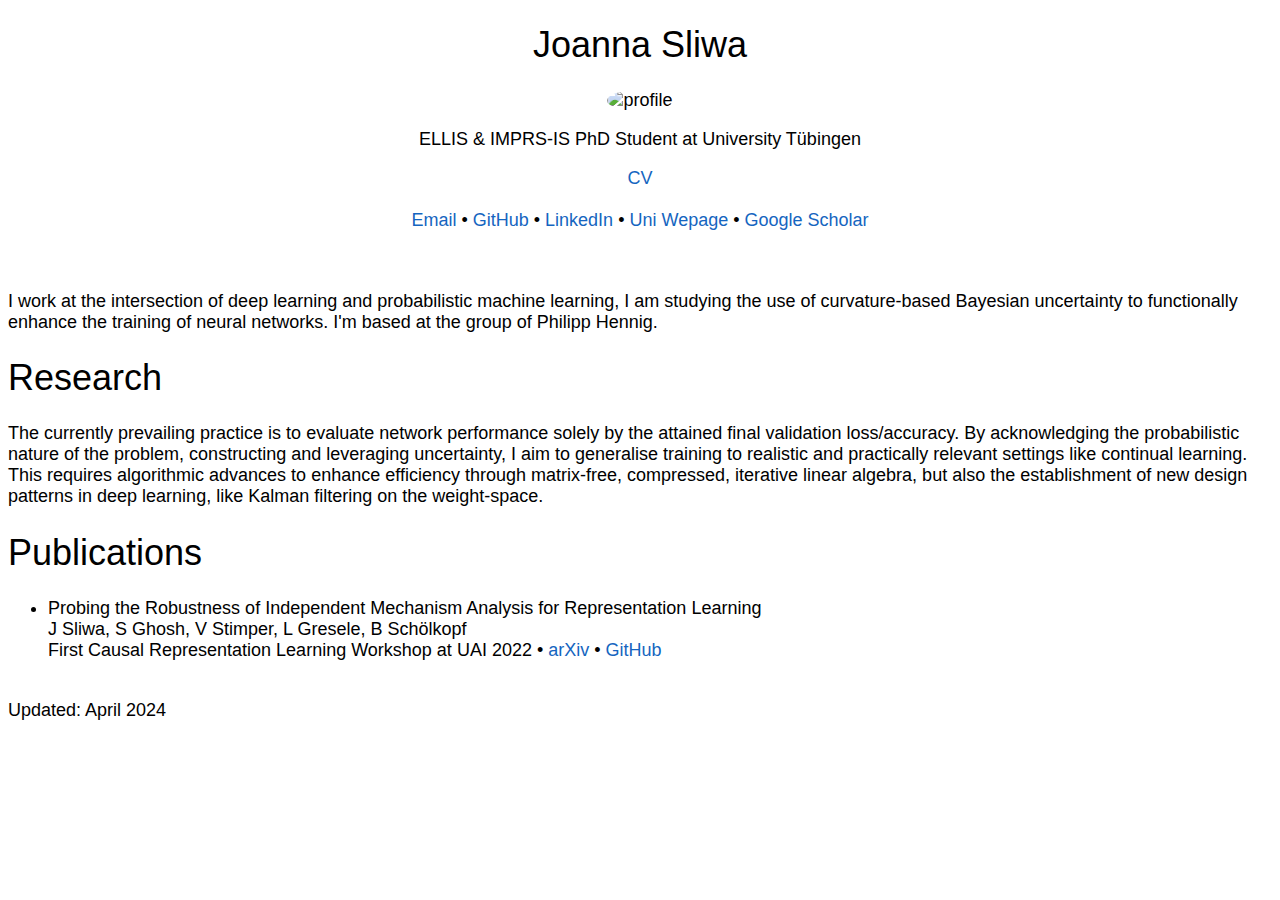
==== index.html @ bfd1046b "Fix a typo" ====
<!DOCTYPE html>
<html lang="en">
<head>
    <meta charset="UTF-8">
    <meta name="viewport" content="width=device-width, initial-scale=1.0">
    <title>Joanna Sliwa</title>
    <link rel="stylesheet" href="style.css" />
    <link rel="stylesheet" href="https://cdnjs.cloudflare.com/ajax/libs/font-awesome/6.5.1/css/all.min.css" integrity="sha512-DTOQO9RWCH3ppGqcWaEA1BIZOC6xxalwEsw9c2QQeAIftl+Vegovlnee1c9QX4TctnWMn13TZye+giMm8e2LwA==" crossorigin="anonymous" referrerpolicy="no-referrer" />
    <link rel="stylesheet" href="https://cdnjs.cloudflare.com/ajax/libs/academicons/1.9.4/css/academicons.min.css" integrity="sha512-IW0nhlW5MgNydsXJO40En2EoCkTTjZhI3yuODrZIc8cQ4h1XcF53PsqDHa09NqnkXuIe0Oiyyj171BqZFwISBw==" crossorigin="anonymous" referrerpolicy="no-referrer" />
</head>
<body>
    <div class="container">
        <div align="center">
            <h1>Joanna Sliwa</h1>
            <img src="./files/image.jpeg" alt="profile" class="avatar">
            <p>ELLIS & IMPRS-IS PhD Student at University Tübingen</p>
        
        
        <a href="../files/CV.pdf" download><b>CV</b></a> <br/><br/>

        <a href="mailto:joanna.sliwa@uni-tuebingen.de"><i class="fas fa-envelope"></i> Email</a> • 
        <a href="https://github.com/JoannaSliwa"><i class="fab fa-github"></i> GitHub</a> • 
        <a href="https://www.linkedin.com/in/j-sliwa/"><i class="fab fa-linkedin"></i> LinkedIn</a> • 
        <a href="https://uni-tuebingen.de/fakultaeten/mathematisch-naturwissenschaftliche-fakultaet/fachbereiche/informatik/lehrstuehle/methoden-des-maschinellen-lernens/personen/"><i class="fas fa-university"></i> Uni Wepage</a> • 
        <a href="https://scholar.google.com/citations?user=88s4T-8AAAAJ&hl=pl"><i class="ai ai-google-scholar"></i> Google Scholar</a>
    </div>
        <br/><br/> 
        <p>I work at the intersection of deep learning and probabilistic machine learning, I am studying the use of curvature-based Bayesian uncertainty to functionally enhance the training of neural networks. I'm based at the group of Philipp Hennig.</p>

        <h1>Research</h1>
        <p>The currently prevailing practice is to evaluate network performance solely by the attained final validation loss/accuracy. By acknowledging the probabilistic nature of the problem, constructing and leveraging uncertainty, I aim to generalise training to realistic and practically relevant settings like continual learning. This requires algorithmic advances to enhance efficiency through matrix-free, compressed, iterative linear algebra, but also the establishment of new design patterns in deep learning, like Kalman filtering on the weight-space.</p>

        <h1>Publications</h1>

        <ul class="no-bullet">
            <li><strong>Probing the Robustness of Independent Mechanism Analysis for Representation Learning</strong><br/>
                J Sliwa, S Ghosh, V Stimper, L Gresele, B Schölkopf<br/>
                First Causal Representation Learning Workshop at UAI 2022 
                • <a href="https://arxiv.org/abs/2207.06137"><i class="ai ai-arxiv"></i> arXiv</a> 
                • <a href="https://github.com/JoannaSliwa/independent-mechanism-analysis"><i class="fab fa-github"></i> GitHub</a>
            </li>
        </ul>

        <br/>
    </div>
    Updated: April 2024
</body>
</html>
---- style.css ----
html {
font-family: 'Lato', sans-serif;
font-size: large;
font-weight: 300;
}
a {
text-decoration: none;
color: #1565c0;
}
h1 {
font-weight: 500;
}
a:hover {
color: #217ee7;
}

#content {
    max-width: 800px; /* Adjust the width as needed */
    margin: 0 auto; /* Center the content horizontally */
    padding: 32px;
    line-height: 1.6em;
}
@media screen and (max-height: 600px) {
#content {
top: 0;
transform: translate(-50%, 0);
}
}
.avatar {
border-radius: 50%;
width: 150px;
}
.icons {
list-style-type: none;
font-size: xx-large;
padding: 0;
display: flex;
justify-content: center;
gap: 16px;
margin: 1em auto;
}
.icons li {
display: inline;
width: 42px;
}
.icons a {
color: black;
}
.icons a:hover {
color: #1565c0;
}
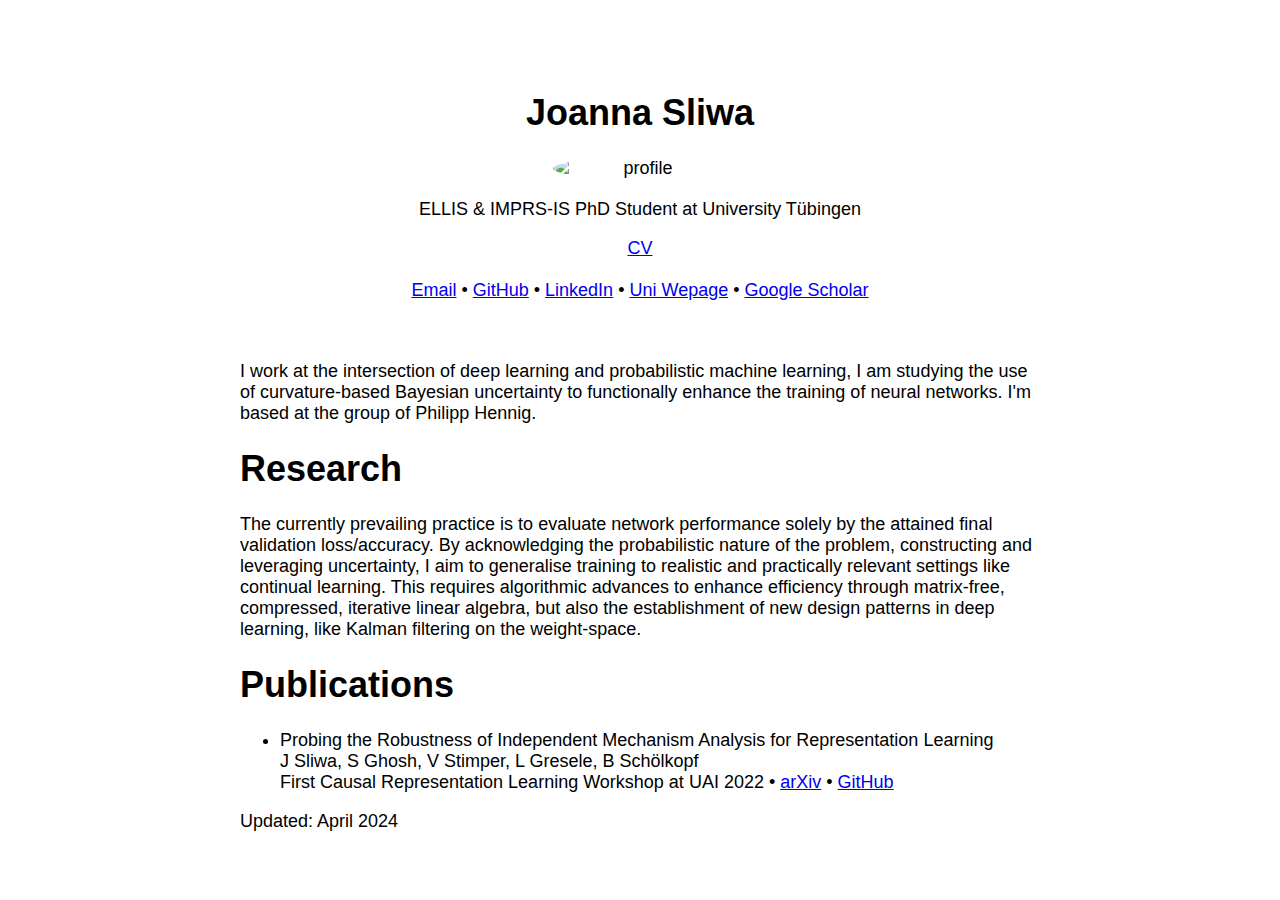
==== commit 3c242fec: "Updated style" ====
--- a/index.html
+++ b/index.html
@@ -40,9 +40,9 @@
                 • <a href="https://github.com/JoannaSliwa/independent-mechanism-analysis"><i class="fab fa-github"></i> GitHub</a>
             </li>
         </ul>
-
+        Updated: April 2024
         <br/>
     </div>
-    Updated: April 2024
+    
 </body>
 </html>
--- a/style.css
+++ b/style.css
@@ -1,35 +1,39 @@
 html {
-font-family: 'Lato', sans-serif;
-font-size: large;
-font-weight: 300;
-}
-a {
-text-decoration: none;
-color: #1565c0;
-}
-h1 {
-font-weight: 500;
-}
-a:hover {
-color: #217ee7;
+    font-family: 'Lato', sans-serif;
+    font-size: large;
+    font-weight: 300;
 }
 
-#content {
-    max-width: 800px; /* Adjust the width as needed */
-    margin: 0 auto; /* Center the content horizontally */
-    padding: 32px;
-    line-height: 1.6em;
+body {
+    margin: 0;
+    padding: 0;
+    display: flex;
+    justify-content: left;
+    align-items: left;
+    height: 100vh;
 }
-@media screen and (max-height: 600px) {
-#content {
-top: 0;
-transform: translate(-50%, 0);
+
+.container {
+    text-align: left;
+    max-width: 800px;
+    padding: 0 20px; /* Adjust the right and left padding */
+    margin: auto; /* Center horizontally */
 }
+
+.avatar {
+    border-radius: 50%;
+    width: 175px;
+    display: block; /* Center image */
+    margin: 0 auto 20px; /* Center image */
 }
-.avatar {
-border-radius: 50%;
-width: 150px;
+
+@media screen and (max-width: 600px) {
+    .container {
+        padding: 0 10px; /* Adjust padding for smaller screens */
+    }
 }
+
+
 .icons {
 list-style-type: none;
 font-size: xx-large;
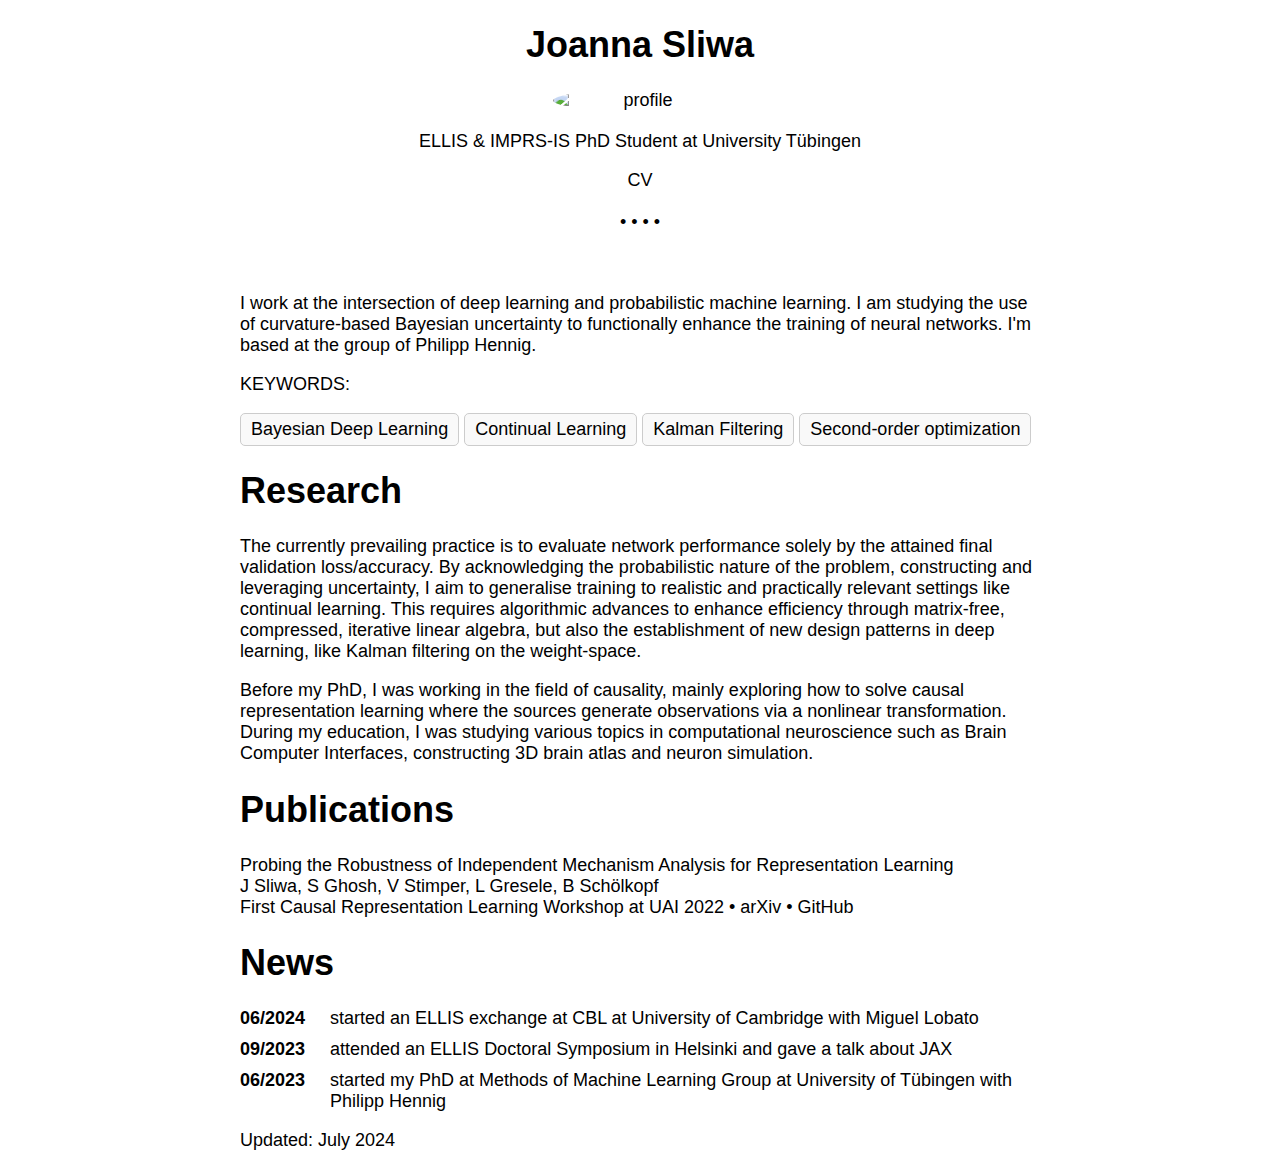
==== commit cffff132: "Update" ====
--- a/index.html
+++ b/index.html
@@ -7,6 +7,7 @@
     <link rel="stylesheet" href="style.css" />
     <link rel="stylesheet" href="https://cdnjs.cloudflare.com/ajax/libs/font-awesome/6.5.1/css/all.min.css" integrity="sha512-DTOQO9RWCH3ppGqcWaEA1BIZOC6xxalwEsw9c2QQeAIftl+Vegovlnee1c9QX4TctnWMn13TZye+giMm8e2LwA==" crossorigin="anonymous" referrerpolicy="no-referrer" />
     <link rel="stylesheet" href="https://cdnjs.cloudflare.com/ajax/libs/academicons/1.9.4/css/academicons.min.css" integrity="sha512-IW0nhlW5MgNydsXJO40En2EoCkTTjZhI3yuODrZIc8cQ4h1XcF53PsqDHa09NqnkXuIe0Oiyyj171BqZFwISBw==" crossorigin="anonymous" referrerpolicy="no-referrer" />
+
 </head>
 <body>
     <div class="container">
@@ -18,17 +19,26 @@
         
         <a href="../files/CV.pdf" download><b>CV</b></a> <br/><br/>
 
-        <a href="mailto:joanna.sliwa@uni-tuebingen.de"><i class="fas fa-envelope"></i> Email</a> • 
-        <a href="https://github.com/JoannaSliwa"><i class="fab fa-github"></i> GitHub</a> • 
-        <a href="https://www.linkedin.com/in/j-sliwa/"><i class="fab fa-linkedin"></i> LinkedIn</a> • 
-        <a href="https://uni-tuebingen.de/fakultaeten/mathematisch-naturwissenschaftliche-fakultaet/fachbereiche/informatik/lehrstuehle/methoden-des-maschinellen-lernens/personen/"><i class="fas fa-university"></i> Uni Wepage</a> • 
-        <a href="https://scholar.google.com/citations?user=88s4T-8AAAAJ&hl=pl"><i class="ai ai-google-scholar"></i> Google Scholar</a>
+        <a href="mailto:joanna.sliwa@uni-tuebingen.de"><i class="fas fa-envelope"></i></a> • 
+        <a href="https://github.com/JoannaSliwa"><i class="fab fa-github"></i></a> • 
+        <a href="https://www.linkedin.com/in/j-sliwa/"><i class="fab fa-linkedin"></i></a> • 
+        <a href="https://uni-tuebingen.de/fakultaeten/mathematisch-naturwissenschaftliche-fakultaet/fachbereiche/informatik/lehrstuehle/methoden-des-maschinellen-lernens/personen/"><i class="fas fa-university"></i></a> • 
+        <a href="https://scholar.google.com/citations?user=88s4T-8AAAAJ&hl=pl"><i class="ai ai-google-scholar"></i></a>
     </div>
         <br/><br/> 
-        <p>I work at the intersection of deep learning and probabilistic machine learning, I am studying the use of curvature-based Bayesian uncertainty to functionally enhance the training of neural networks. I'm based at the group of Philipp Hennig.</p>
+        <p>I work at the intersection of deep learning and probabilistic machine learning. I am studying the use of curvature-based Bayesian uncertainty to functionally enhance the training of neural networks. I'm based at the group of Philipp Hennig.</p>
+        <p><strong>KEYWORDS:</strong></p>
+        <div class="keywords">
+            <a href="https://www.youtube.com/playlist?list=PL05umP7R6ij2YE8rRJSb-olDNbntAQ_Bx" class="keyword-box">Bayesian Deep Learning</a>
+            <a href="https://arxiv.org/abs/2302.00487" class="keyword-box">Continual Learning</a>
+            <a href="https://en.wikipedia.org/wiki/Kalman_filter" class="keyword-box">Kalman Filtering</a>
+             <a href="https://en.wikipedia.org/wiki/Hessian_matrix" class="keyword-box">Second-order optimization</a>
+        </div>
+        
 
         <h1>Research</h1>
         <p>The currently prevailing practice is to evaluate network performance solely by the attained final validation loss/accuracy. By acknowledging the probabilistic nature of the problem, constructing and leveraging uncertainty, I aim to generalise training to realistic and practically relevant settings like continual learning. This requires algorithmic advances to enhance efficiency through matrix-free, compressed, iterative linear algebra, but also the establishment of new design patterns in deep learning, like Kalman filtering on the weight-space.</p>
+        <p>Before my PhD, I was working in the field of causality, mainly exploring how to solve causal representation learning where the sources generate observations via a nonlinear transformation. During my education, I was studying various topics in computational neuroscience such as Brain Computer Interfaces, constructing 3D brain atlas and neuron simulation.</p>
 
         <h1>Publications</h1>
 
@@ -40,9 +50,24 @@
                 • <a href="https://github.com/JoannaSliwa/independent-mechanism-analysis"><i class="fab fa-github"></i> GitHub</a>
             </li>
         </ul>
-        Updated: April 2024
-        <br/>
+        
+    
+<h1>News</h1>
+        <ul class="news-list">
+            <li>
+                <span class="news-date">06/2024</span>
+                <span class="news-content">started an ELLIS exchange at CBL at University of Cambridge with Miguel Lobato</span>
+            </li>
+            <li>
+                <span class="news-date">09/2023</span>
+                <span class="news-content">attended an ELLIS Doctoral Symposium in Helsinki and gave a talk about JAX</span>
+            </li>
+            <li>
+                <span class="news-date">06/2023</span>
+                <span class="news-content">started my PhD at Methods of Machine Learning Group at University of Tübingen with Philipp Hennig</span>
+            </li>
+        </ul>
+    Updated: July 2024
     </div>
-    
 </body>
 </html>
--- a/style.css
+++ b/style.css
@@ -33,6 +33,59 @@
     }
 }
 
+a {
+    color: black;
+    text-decoration: none;
+}
+a:hover {
+    color: gray;
+}
+a:visited {
+    color: gray;
+}
+
+ .keywords {
+            display: flex;
+            flex-wrap: wrap;
+            gap: 5px;
+        }
+        .keyword-box {
+            border: 1px solid #ccc;
+            padding: 5px 10px;
+            border-radius: 5px;
+            background-color: #f9f9f9;
+        }
+        a {
+            color: black;
+            text-decoration: none;
+        }
+        a:hover {
+            color: gray;
+        }
+        a:visited {
+            color: gray;
+        }
+        .news-list {
+            list-style-type: none;
+            padding: 0;
+        }
+        .news-list li {
+    display: flex;
+    align-items: flex-start;
+    margin-bottom: 10px;
+	}
+	.news-date {
+    width: 80px; /* Adjust width to ensure alignment */
+    font-weight: bold;
+    flex-shrink: 0; /* Prevent shrinking of the date element */
+	}
+	.news-content {
+    margin-left: 10px;
+    }
+    .no-bullet {
+            list-style-type: none;
+            padding: 0;}}
+
 
 .icons {
 list-style-type: none;
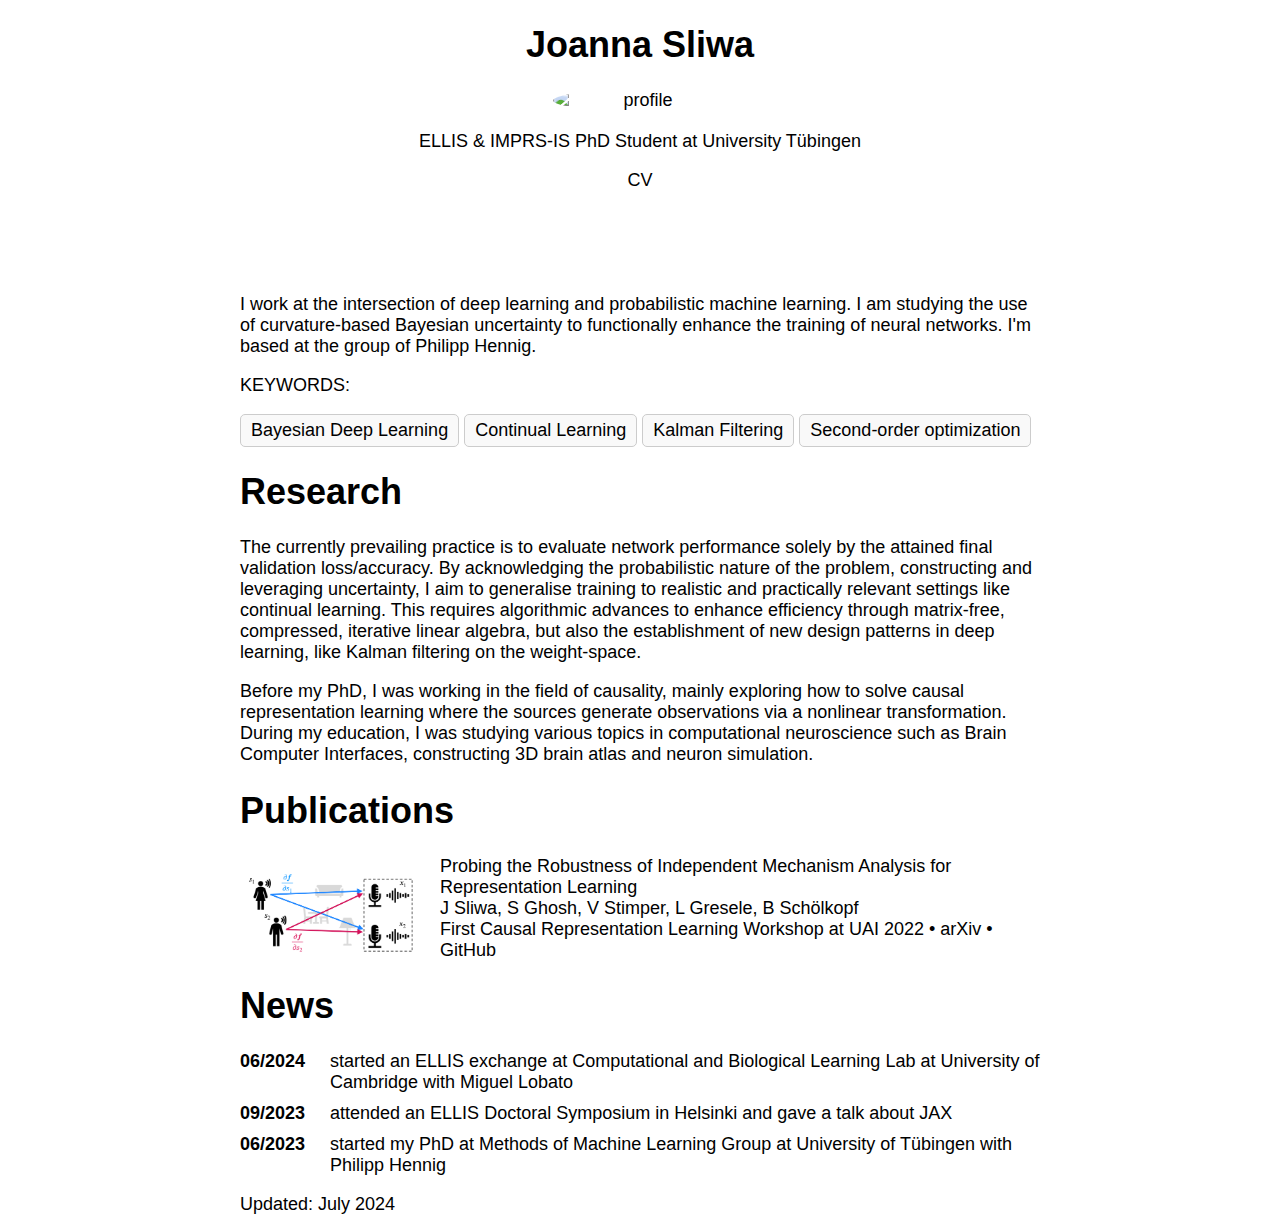
==== commit 33dd5bff: "Update publication image" ====
--- a/index.html
+++ b/index.html
@@ -7,7 +7,6 @@
     <link rel="stylesheet" href="style.css" />
     <link rel="stylesheet" href="https://cdnjs.cloudflare.com/ajax/libs/font-awesome/6.5.1/css/all.min.css" integrity="sha512-DTOQO9RWCH3ppGqcWaEA1BIZOC6xxalwEsw9c2QQeAIftl+Vegovlnee1c9QX4TctnWMn13TZye+giMm8e2LwA==" crossorigin="anonymous" referrerpolicy="no-referrer" />
     <link rel="stylesheet" href="https://cdnjs.cloudflare.com/ajax/libs/academicons/1.9.4/css/academicons.min.css" integrity="sha512-IW0nhlW5MgNydsXJO40En2EoCkTTjZhI3yuODrZIc8cQ4h1XcF53PsqDHa09NqnkXuIe0Oiyyj171BqZFwISBw==" crossorigin="anonymous" referrerpolicy="no-referrer" />
-
 </head>
 <body>
     <div class="container">
@@ -15,59 +14,60 @@
             <h1>Joanna Sliwa</h1>
             <img src="./files/image.jpeg" alt="profile" class="avatar">
             <p>ELLIS & IMPRS-IS PhD Student at University Tübingen</p>
-        
-        
-        <a href="../files/CV.pdf" download><b>CV</b></a> <br/><br/>
 
-        <a href="mailto:joanna.sliwa@uni-tuebingen.de"><i class="fas fa-envelope"></i></a> • 
-        <a href="https://github.com/JoannaSliwa"><i class="fab fa-github"></i></a> • 
-        <a href="https://www.linkedin.com/in/j-sliwa/"><i class="fab fa-linkedin"></i></a> • 
-        <a href="https://uni-tuebingen.de/fakultaeten/mathematisch-naturwissenschaftliche-fakultaet/fachbereiche/informatik/lehrstuehle/methoden-des-maschinellen-lernens/personen/"><i class="fas fa-university"></i></a> • 
-        <a href="https://scholar.google.com/citations?user=88s4T-8AAAAJ&hl=pl"><i class="ai ai-google-scholar"></i></a>
-    </div>
-        <br/><br/> 
+            <a href="../files/CV.pdf" download><b>CV</b></a> <br/>
+
+            <ul class="icons">
+                <li><a href="mailto:joanna.sliwa@uni-tuebingen.de"><i class="fas fa-envelope"></i></a></li>
+                <li><a href="https://github.com/JoannaSliwa"><i class="fab fa-github"></i></a></li>
+                <li><a href="https://www.linkedin.com/in/j-sliwa/"><i class="fab fa-linkedin"></i></a></li>
+                <li><a href="https://uni-tuebingen.de/fakultaeten/mathematisch-naturwissenschaftliche-fakultaet/fachbereiche/informatik/lehrstuehle/methoden-des-maschinellen-lernens/personen/"><i class="fas fa-university"></i></a></li>
+                <li><a href="https://scholar.google.com/citations?user=88s4T-8AAAAJ&hl=pl"><i class="ai ai-google-scholar"></i></a></li>
+            </ul>
+        </div>
+        <br/>
         <p>I work at the intersection of deep learning and probabilistic machine learning. I am studying the use of curvature-based Bayesian uncertainty to functionally enhance the training of neural networks. I'm based at the group of Philipp Hennig.</p>
         <p><strong>KEYWORDS:</strong></p>
         <div class="keywords">
             <a href="https://www.youtube.com/playlist?list=PL05umP7R6ij2YE8rRJSb-olDNbntAQ_Bx" class="keyword-box">Bayesian Deep Learning</a>
             <a href="https://arxiv.org/abs/2302.00487" class="keyword-box">Continual Learning</a>
             <a href="https://en.wikipedia.org/wiki/Kalman_filter" class="keyword-box">Kalman Filtering</a>
-             <a href="https://en.wikipedia.org/wiki/Hessian_matrix" class="keyword-box">Second-order optimization</a>
+            <a href="https://en.wikipedia.org/wiki/Hessian_matrix" class="keyword-box">Second-order optimization</a>
         </div>
-        
 
         <h1>Research</h1>
         <p>The currently prevailing practice is to evaluate network performance solely by the attained final validation loss/accuracy. By acknowledging the probabilistic nature of the problem, constructing and leveraging uncertainty, I aim to generalise training to realistic and practically relevant settings like continual learning. This requires algorithmic advances to enhance efficiency through matrix-free, compressed, iterative linear algebra, but also the establishment of new design patterns in deep learning, like Kalman filtering on the weight-space.</p>
         <p>Before my PhD, I was working in the field of causality, mainly exploring how to solve causal representation learning where the sources generate observations via a nonlinear transformation. During my education, I was studying various topics in computational neuroscience such as Brain Computer Interfaces, constructing 3D brain atlas and neuron simulation.</p>
 
         <h1>Publications</h1>
-
-        <ul class="no-bullet">
-            <li><strong>Probing the Robustness of Independent Mechanism Analysis for Representation Learning</strong><br/>
-                J Sliwa, S Ghosh, V Stimper, L Gresele, B Schölkopf<br/>
-                First Causal Representation Learning Workshop at UAI 2022 
-                • <a href="https://arxiv.org/abs/2207.06137"><i class="ai ai-arxiv"></i> arXiv</a> 
-                • <a href="https://github.com/JoannaSliwa/independent-mechanism-analysis"><i class="fab fa-github"></i> GitHub</a>
+        <ul class="no-bullet publication-list">
+            <li>
+                <img src="files/cocktail_party.png" alt="Publication Image" class="publication-image">
+                <div class="publication-content">
+                    <strong>Probing the Robustness of Independent Mechanism Analysis for Representation Learning</strong><br/>
+                    J Sliwa, S Ghosh, V Stimper, L Gresele, B Schölkopf<br/>
+                    First Causal Representation Learning Workshop at UAI 2022 
+                    • <a href="https://arxiv.org/abs/2207.06137"><i class="ai ai-arxiv"></i> arXiv</a> 
+                    • <a href="https://github.com/JoannaSliwa/independent-mechanism-analysis"><i class="fab fa-github"></i> GitHub</a>
+                </div>
             </li>
         </ul>
-        
-    
-<h1>News</h1>
+
+        <h1>News</h1>
         <ul class="news-list">
             <li>
                 <span class="news-date">06/2024</span>
-                <span class="news-content">started an ELLIS exchange at CBL at University of Cambridge with Miguel Lobato</span>
+                <span class="news-content">started an ELLIS exchange at <a href="https://cbl.eng.cam.ac.uk">Computational and Biological Learning Lab</a> at University of Cambridge with Miguel Lobato</span>
             </li>
             <li>
                 <span class="news-date">09/2023</span>
-                <span class="news-content">attended an ELLIS Doctoral Symposium in Helsinki and gave a talk about JAX</span>
+                <span class="news-content">attended an <a href="https://fcai.fi/eds2023/home">ELLIS Doctoral Symposium in Helsinki</a> and gave a talk about JAX</span>
             </li>
             <li>
                 <span class="news-date">06/2023</span>
-                <span class="news-content">started my PhD at Methods of Machine Learning Group at University of Tübingen with Philipp Hennig</span>
+                <span class="news-content">started my PhD at <a href="https://uni-tuebingen.de/fakultaeten/mathematisch-naturwissenschaftliche-fakultaet/fachbereiche/informatik/lehrstuehle/methoden-des-maschinellen-lernens/start/">Methods of Machine Learning Group</a> at University of Tübingen with Philipp Hennig</span>
             </li>
         </ul>
-    Updated: July 2024
+        Updated: July 2024
     </div>
-</body>
 </html>
--- a/style.css
+++ b/style.css
@@ -8,28 +8,28 @@
     margin: 0;
     padding: 0;
     display: flex;
-    justify-content: left;
-    align-items: left;
+    justify-content: center;
+    align-items: flex-start;
     height: 100vh;
 }
 
 .container {
     text-align: left;
     max-width: 800px;
-    padding: 0 20px; /* Adjust the right and left padding */
-    margin: auto; /* Center horizontally */
+    padding: 0 20px;
+    margin: auto;
 }
 
 .avatar {
     border-radius: 50%;
     width: 175px;
-    display: block; /* Center image */
-    margin: 0 auto 20px; /* Center image */
+    display: block;
+    margin: 0 auto 20px;
 }
 
 @media screen and (max-width: 600px) {
     .container {
-        padding: 0 10px; /* Adjust padding for smaller screens */
+        padding: 0 10px;
     }
 }
 
@@ -37,73 +37,91 @@
     color: black;
     text-decoration: none;
 }
+
 a:hover {
     color: gray;
 }
+
 a:visited {
     color: gray;
 }
 
- .keywords {
-            display: flex;
-            flex-wrap: wrap;
-            gap: 5px;
-        }
-        .keyword-box {
-            border: 1px solid #ccc;
-            padding: 5px 10px;
-            border-radius: 5px;
-            background-color: #f9f9f9;
-        }
-        a {
-            color: black;
-            text-decoration: none;
-        }
-        a:hover {
-            color: gray;
-        }
-        a:visited {
-            color: gray;
-        }
-        .news-list {
-            list-style-type: none;
-            padding: 0;
-        }
-        .news-list li {
+.keywords {
+    display: flex;
+    flex-wrap: wrap;
+    gap: 5px;
+}
+
+.keyword-box {
+    border: 1px solid #ccc;
+    padding: 5px 10px;
+    border-radius: 5px;
+    background-color: #f9f9f9;
+}
+
+.news-list {
+    list-style-type: none;
+    padding: 0;
+}
+
+.news-list li {
     display: flex;
     align-items: flex-start;
     margin-bottom: 10px;
-	}
-	.news-date {
-    width: 80px; /* Adjust width to ensure alignment */
+}
+
+.news-date {
+    width: 80px;
     font-weight: bold;
-    flex-shrink: 0; /* Prevent shrinking of the date element */
-	}
-	.news-content {
+    flex-shrink: 0;
+}
+
+.news-content {
     margin-left: 10px;
-    }
-    .no-bullet {
-            list-style-type: none;
-            padding: 0;}}
+}
 
+.no-bullet {
+    list-style-type: none;
+    padding: 0;
+}
+
+.publication-list li {
+    display: flex;
+    align-items: center;
+    margin-bottom: 10px;
+}
+
+.publication-image {
+    width: 180px;
+    height: auto;
+    margin-right: 10px;
+    flex-shrink: 0;
+}
+
+.publication-content {
+    margin-left: 10px;
+}
 
 .icons {
-list-style-type: none;
-font-size: xx-large;
-padding: 0;
-display: flex;
-justify-content: center;
-gap: 16px;
-margin: 1em auto;
-}
-.icons li {
-display: inline;
-width: 42px;
-}
-.icons a {
-color: black;
-}
-.icons a:hover {
-color: #1565c0;
+    list-style-type: none;
+    font-size: xx-large;
+    padding: 0;
+    display: flex;
+    justify-content: center;
+    gap: 16px;
+    margin: 1em auto;
 }
 
+.icons li {
+    display: inline;
+    width: 42px;
+}
+
+.icons a {
+    color: black;
+}
+
+.icons a:hover {
+    color: #1565c0;
+}
+
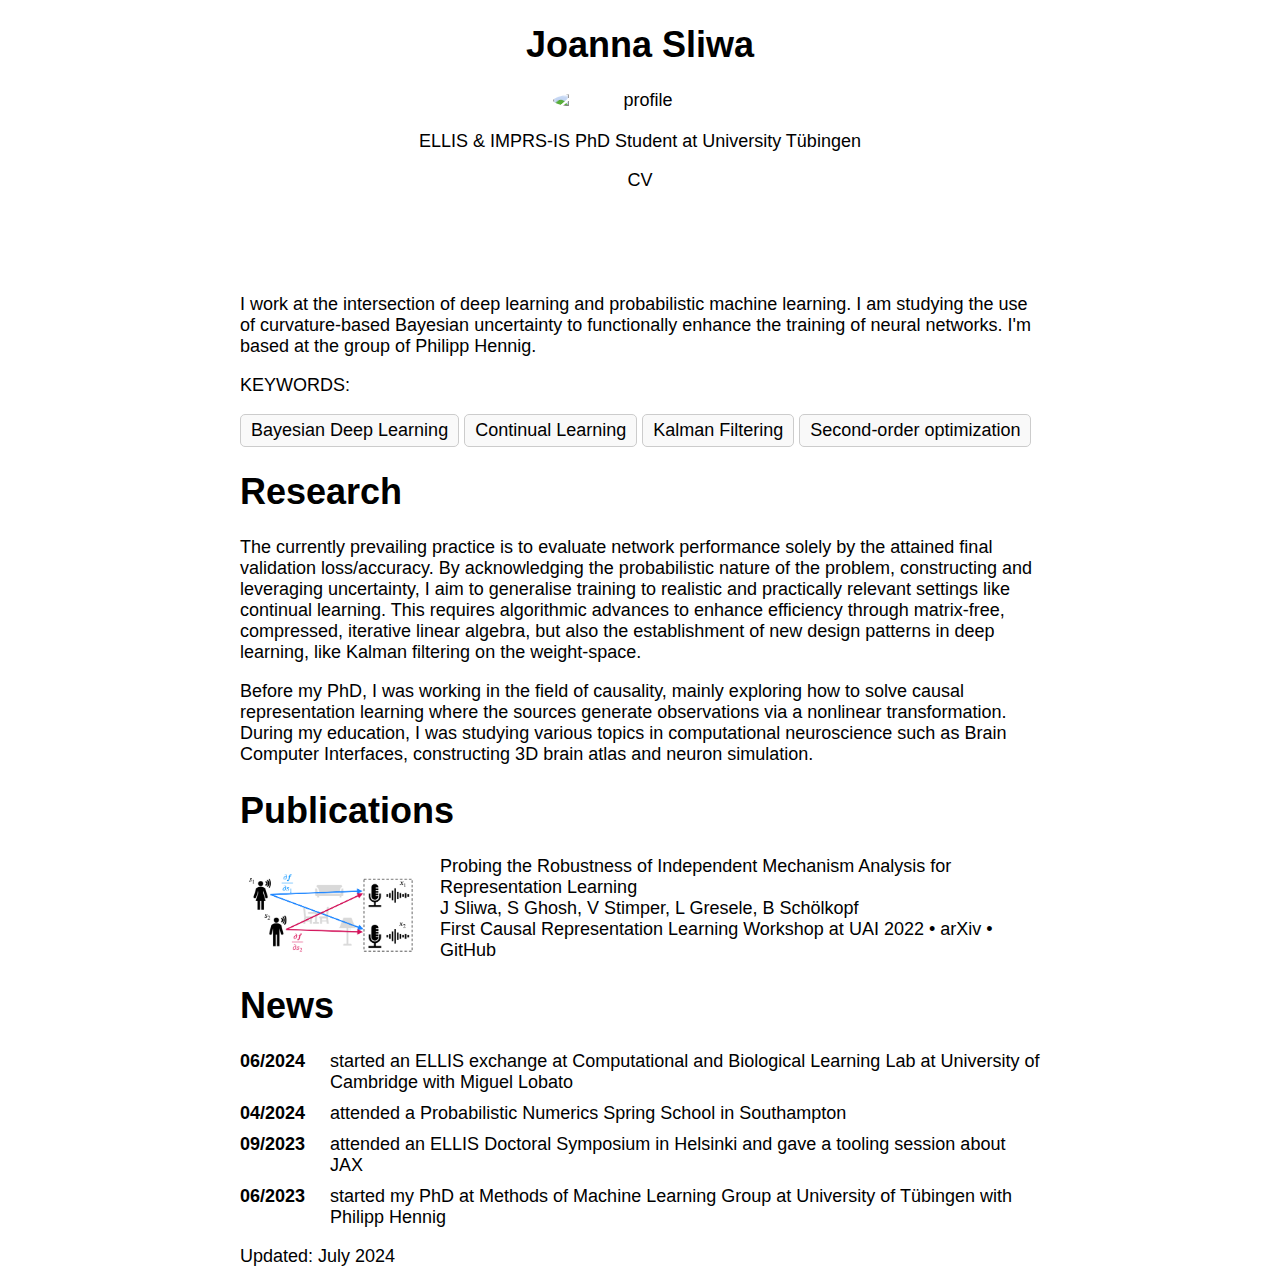
==== commit 0fc14e95: "News" ====
--- a/index.html
+++ b/index.html
@@ -60,8 +60,13 @@
                 <span class="news-content">started an ELLIS exchange at <a href="https://cbl.eng.cam.ac.uk">Computational and Biological Learning Lab</a> at University of Cambridge with Miguel Lobato</span>
             </li>
             <li>
+                <span class="news-date">04/2024</span>
+                <span class="news-content">attended a <a href="https://probnumschool.org/pages/faq.html">Probabilistic Numerics Spring School in 
+Southampton</a></span>
+            </li>
+            <li>
                 <span class="news-date">09/2023</span>
-                <span class="news-content">attended an <a href="https://fcai.fi/eds2023/home">ELLIS Doctoral Symposium in Helsinki</a> and gave a talk about JAX</span>
+                <span class="news-content">attended an <a href="https://fcai.fi/eds2023/home">ELLIS Doctoral Symposium in Helsinki</a> and gave a tooling session about JAX</span>
             </li>
             <li>
                 <span class="news-date">06/2023</span>
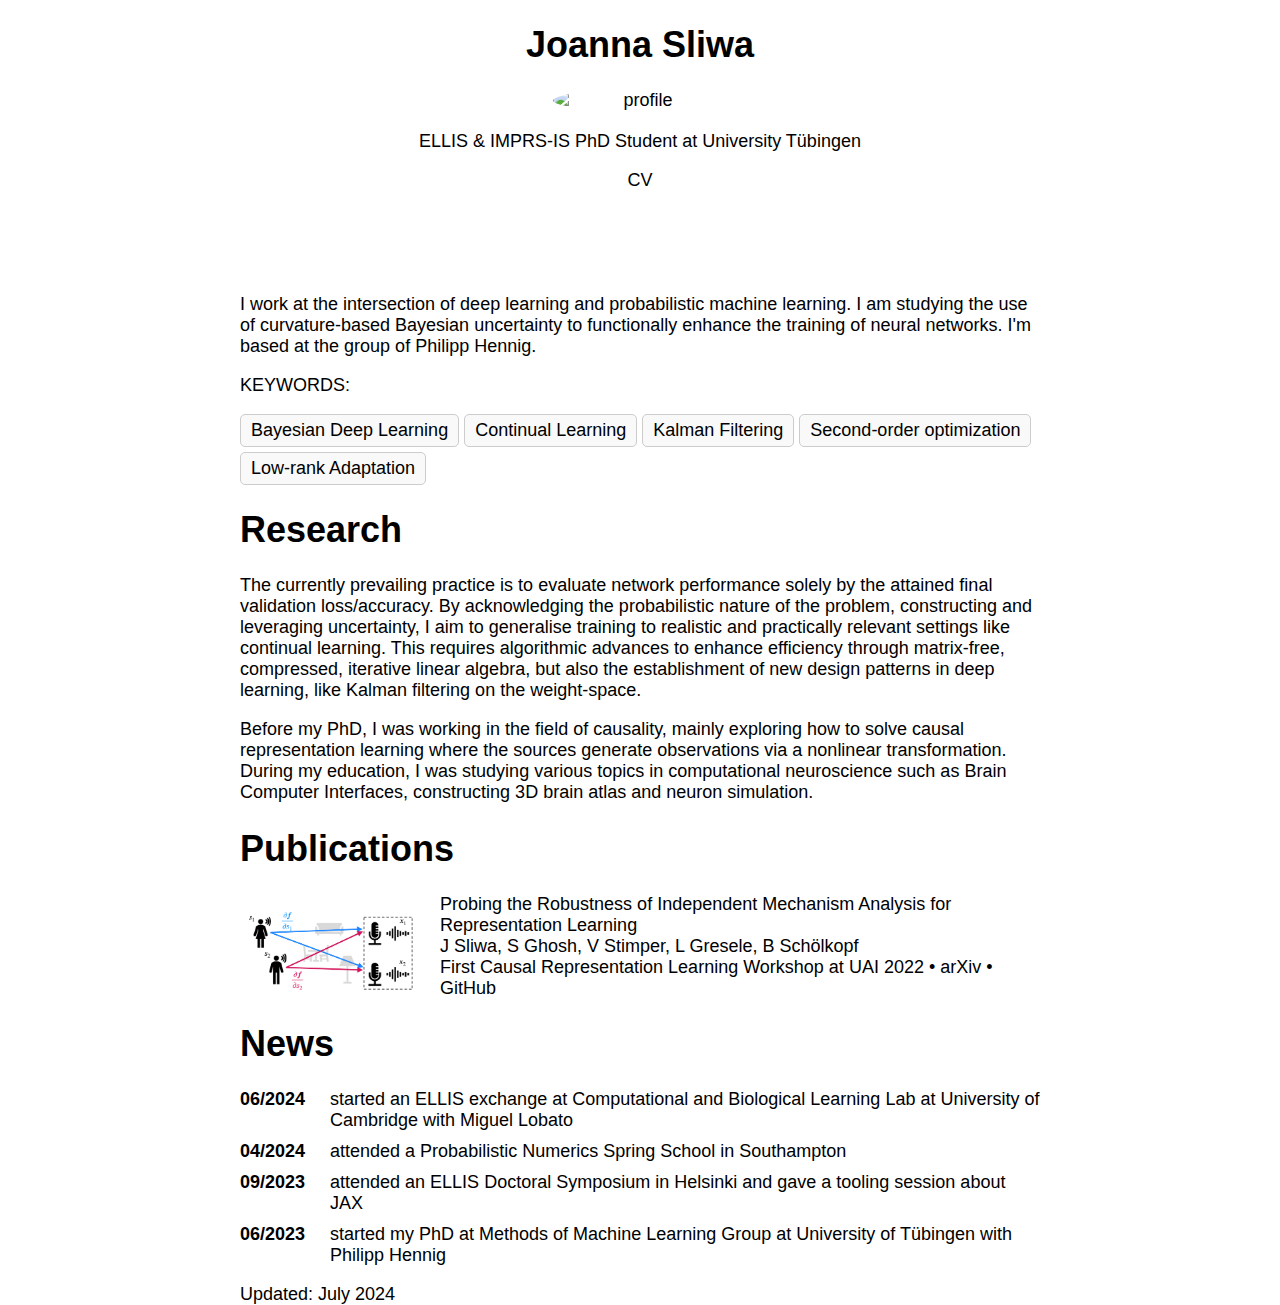
==== commit 0836c173: "Update" ====
--- a/index.html
+++ b/index.html
@@ -33,6 +33,8 @@
             <a href="https://arxiv.org/abs/2302.00487" class="keyword-box">Continual Learning</a>
             <a href="https://en.wikipedia.org/wiki/Kalman_filter" class="keyword-box">Kalman Filtering</a>
             <a href="https://en.wikipedia.org/wiki/Hessian_matrix" class="keyword-box">Second-order optimization</a>
+            <a href="https://arxiv.org/abs/2106.09685" class="keyword-box">Low-rank Adaptation</a>
+        
         </div>
 
         <h1>Research</h1>
--- a/style.css
+++ b/style.css
@@ -85,10 +85,12 @@
     padding: 0;
 }
 
+
 .publication-list li {
     display: flex;
     align-items: center;
     margin-bottom: 10px;
+    flex-direction: row; 
 }
 
 .publication-image {
@@ -101,6 +103,60 @@
 .publication-content {
     margin-left: 10px;
 }
+
+
+@media (max-width: 600px) {
+    .publication-list li {
+        flex-direction: column; 
+        align-items: flex-start; 
+    }
+
+    .publication-image {
+        width: 100%; 
+        height: auto; 
+        margin-right: 0; 
+        margin-bottom: 10px; 
+    }
+
+    .publication-content {
+        margin-left: 0; 
+    }
+}
+
+
+@media (min-width: 601px) and (max-width: 1024px) {
+    .publication-list li {
+        flex-direction: row; 
+        align-items: flex-start; 
+    }
+
+    .publication-image {
+        width: 150px; 
+        margin-right: 10px;
+    }
+
+    .publication-content {
+        margin-left: 10px;
+    }
+}
+
+
+@media (min-width: 1025px) {
+    .publication-list li {
+        flex-direction: row; 
+        align-items: center; 
+    }
+
+    .publication-image {
+        width: 180px; 
+        margin-right: 10px;
+    }
+
+    .publication-content {
+        margin-left: 10px;
+    }
+}
+
 
 .icons {
     list-style-type: none;
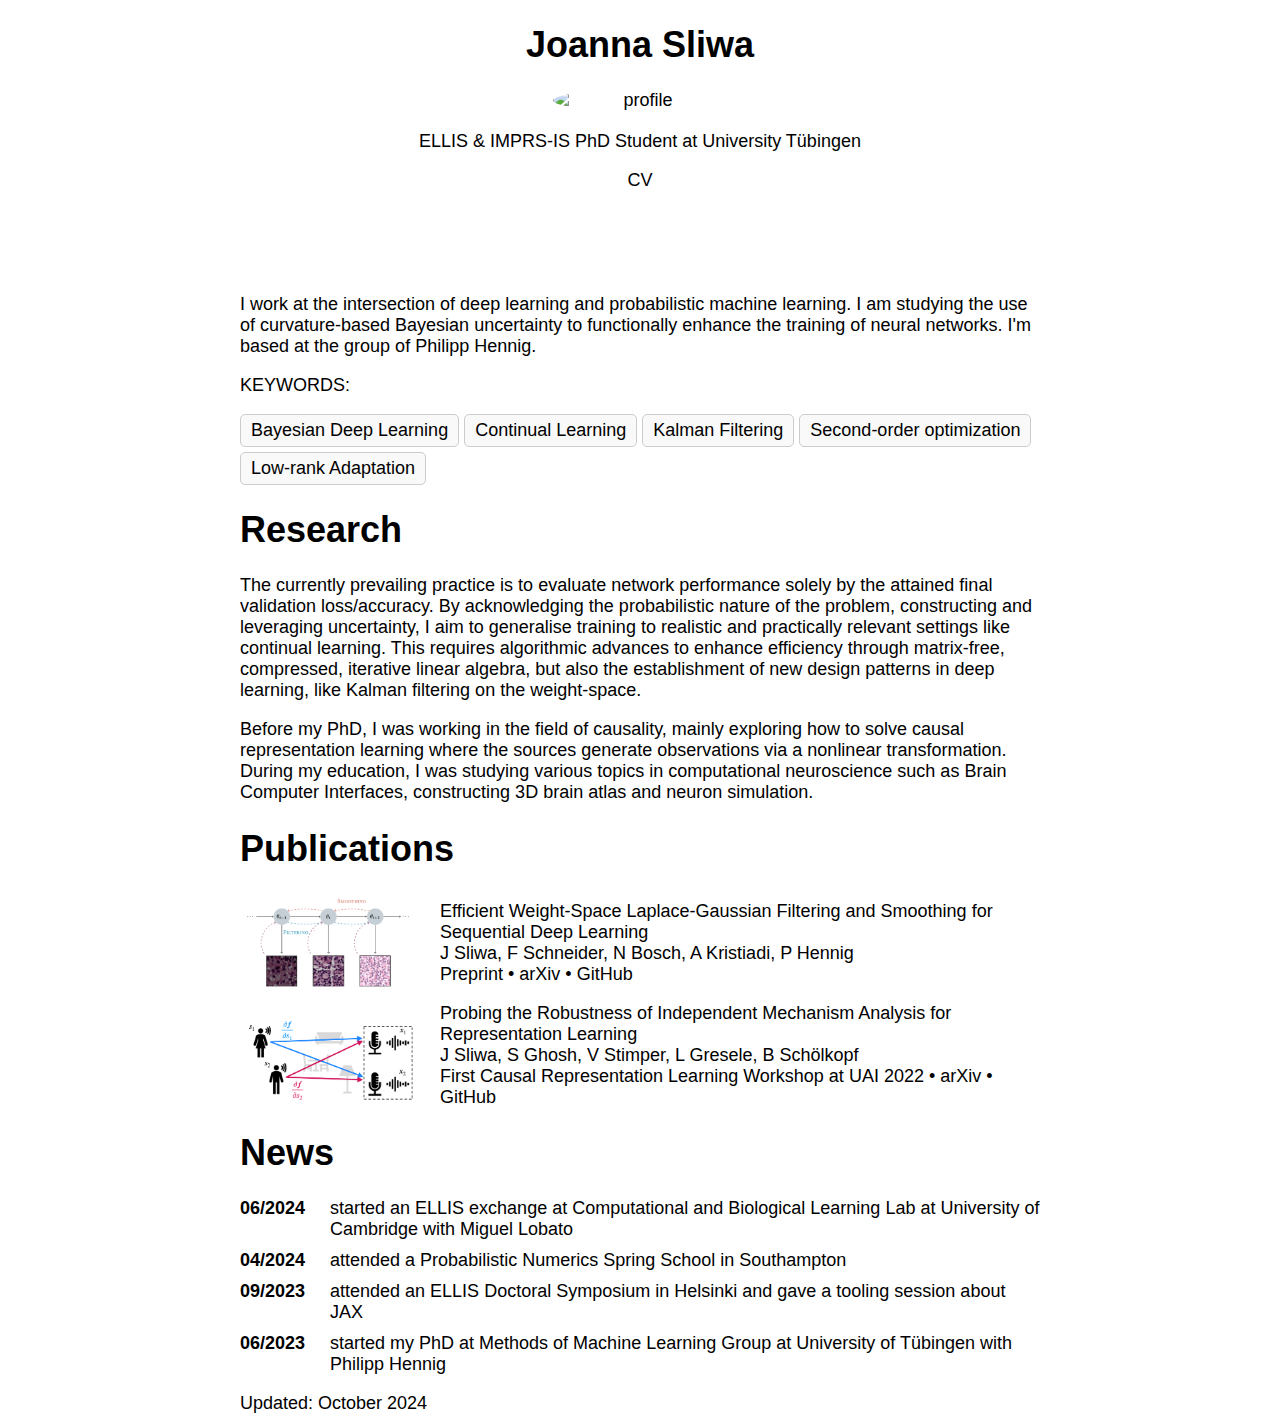
==== commit 680f5adb: "new preprint" ====
--- a/index.html
+++ b/index.html
@@ -44,13 +44,24 @@
         <h1>Publications</h1>
         <ul class="no-bullet publication-list">
             <li>
+                <img src="files/cl.png" alt="Publication Image" class="publication-image">
+                <div class="publication-content">
+                    <strong>Efficient Weight-Space Laplace-Gaussian Filtering and Smoothing for Sequential Deep Learning</strong><br/>
+                    J Sliwa, F Schneider, N Bosch, A Kristiadi, P Hennig<br/>
+                    Preprint 
+                    • <a href="https://arxiv.org/abs/2410.06800"><i class="ai ai-arxiv"></i> arXiv</a> 
+                    • <a href="https://github.com/a90952852/lr-lgf"><i class="fab fa-github"></i> GitHub</a>
+                </div>
+            </li>
+
+            <li>
                 <img src="files/cocktail_party.png" alt="Publication Image" class="publication-image">
                 <div class="publication-content">
                     <strong>Probing the Robustness of Independent Mechanism Analysis for Representation Learning</strong><br/>
                     J Sliwa, S Ghosh, V Stimper, L Gresele, B Schölkopf<br/>
                     First Causal Representation Learning Workshop at UAI 2022 
                     • <a href="https://arxiv.org/abs/2207.06137"><i class="ai ai-arxiv"></i> arXiv</a> 
-                    • <a href="https://github.com/JoannaSliwa/independent-mechanism-analysis"><i class="fab fa-github"></i> GitHub</a>
+                    • <a href="https://github.com/lgresele/independent-mechanism-analysis"><i class="fab fa-github"></i> GitHub</a>
                 </div>
             </li>
         </ul>
@@ -75,6 +86,6 @@
                 <span class="news-content">started my PhD at <a href="https://uni-tuebingen.de/fakultaeten/mathematisch-naturwissenschaftliche-fakultaet/fachbereiche/informatik/lehrstuehle/methoden-des-maschinellen-lernens/start/">Methods of Machine Learning Group</a> at University of Tübingen with Philipp Hennig</span>
             </li>
         </ul>
-        Updated: July 2024
+        Updated: October 2024
     </div>
 </html>
--- a/style.css
+++ b/style.css
@@ -112,7 +112,7 @@
     }
 
     .publication-image {
-        width: 100%; 
+        width: 70%; 
         height: auto; 
         margin-right: 0; 
         margin-bottom: 10px; 
@@ -120,6 +120,7 @@
 
     .publication-content {
         margin-left: 0; 
+        text-align: left;
     }
 }
 
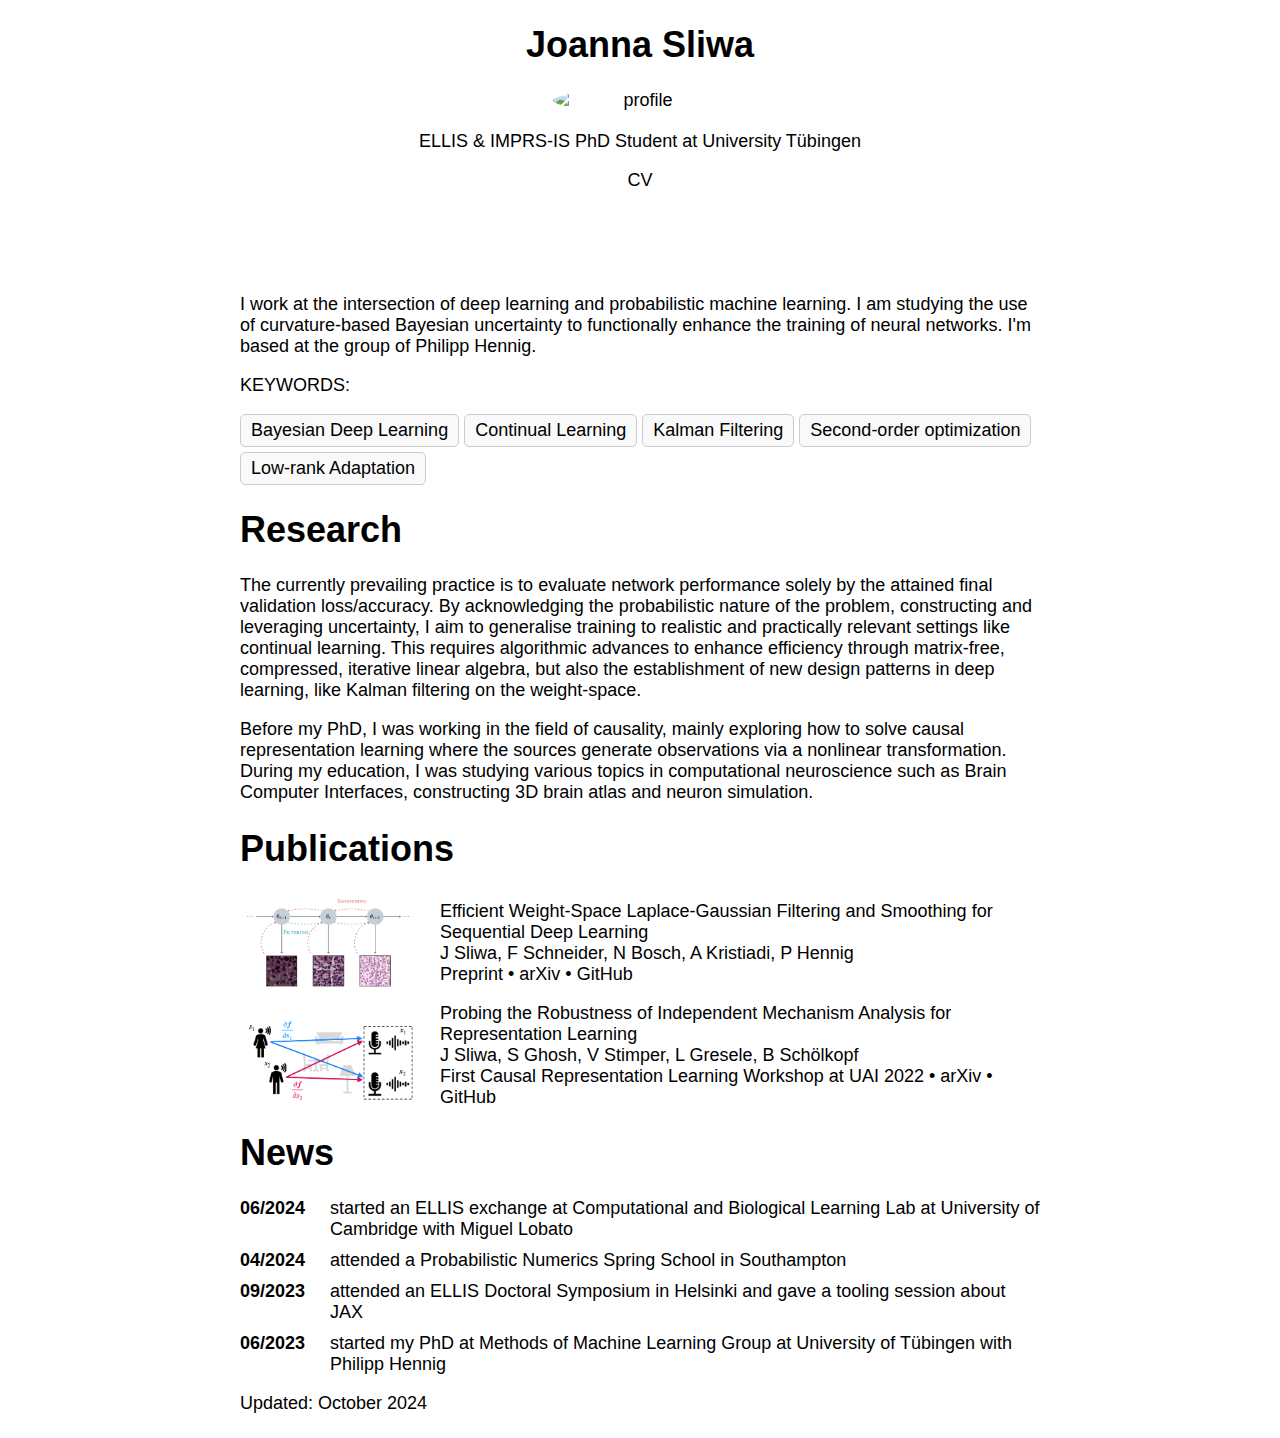
==== commit ca5e6138: "hoverv2" ====
--- a/index.html
+++ b/index.html
@@ -87,5 +87,6 @@
             </li>
         </ul>
         Updated: October 2024
+        <h1></h1>
     </div>
 </html>
--- a/style.css
+++ b/style.css
@@ -132,8 +132,16 @@
     }
 
     .publication-image {
-        width: 150px; 
+        width: 150px;
+        height: auto;
         margin-right: 10px;
+        flex-shrink: 0;
+        transition: transform 0.3s ease-in-out;
+        transform-origin: left center;
+    }
+    
+    .publication-image:hover {
+        transform: scale(2.5);
     }
 
     .publication-content {
@@ -149,8 +157,15 @@
     }
 
     .publication-image {
-        width: 180px; 
+        width: 180px;
+        height: auto;
         margin-right: 10px;
+        flex-shrink: 0;
+        transition: transform 0.3s ease-in-out; /* Smooth scaling transition */
+    }
+    
+    .publication-image:hover {
+        transform: scale(2.5); /* Enlarge the image by 20% on hover */
     }
 
     .publication-content {
